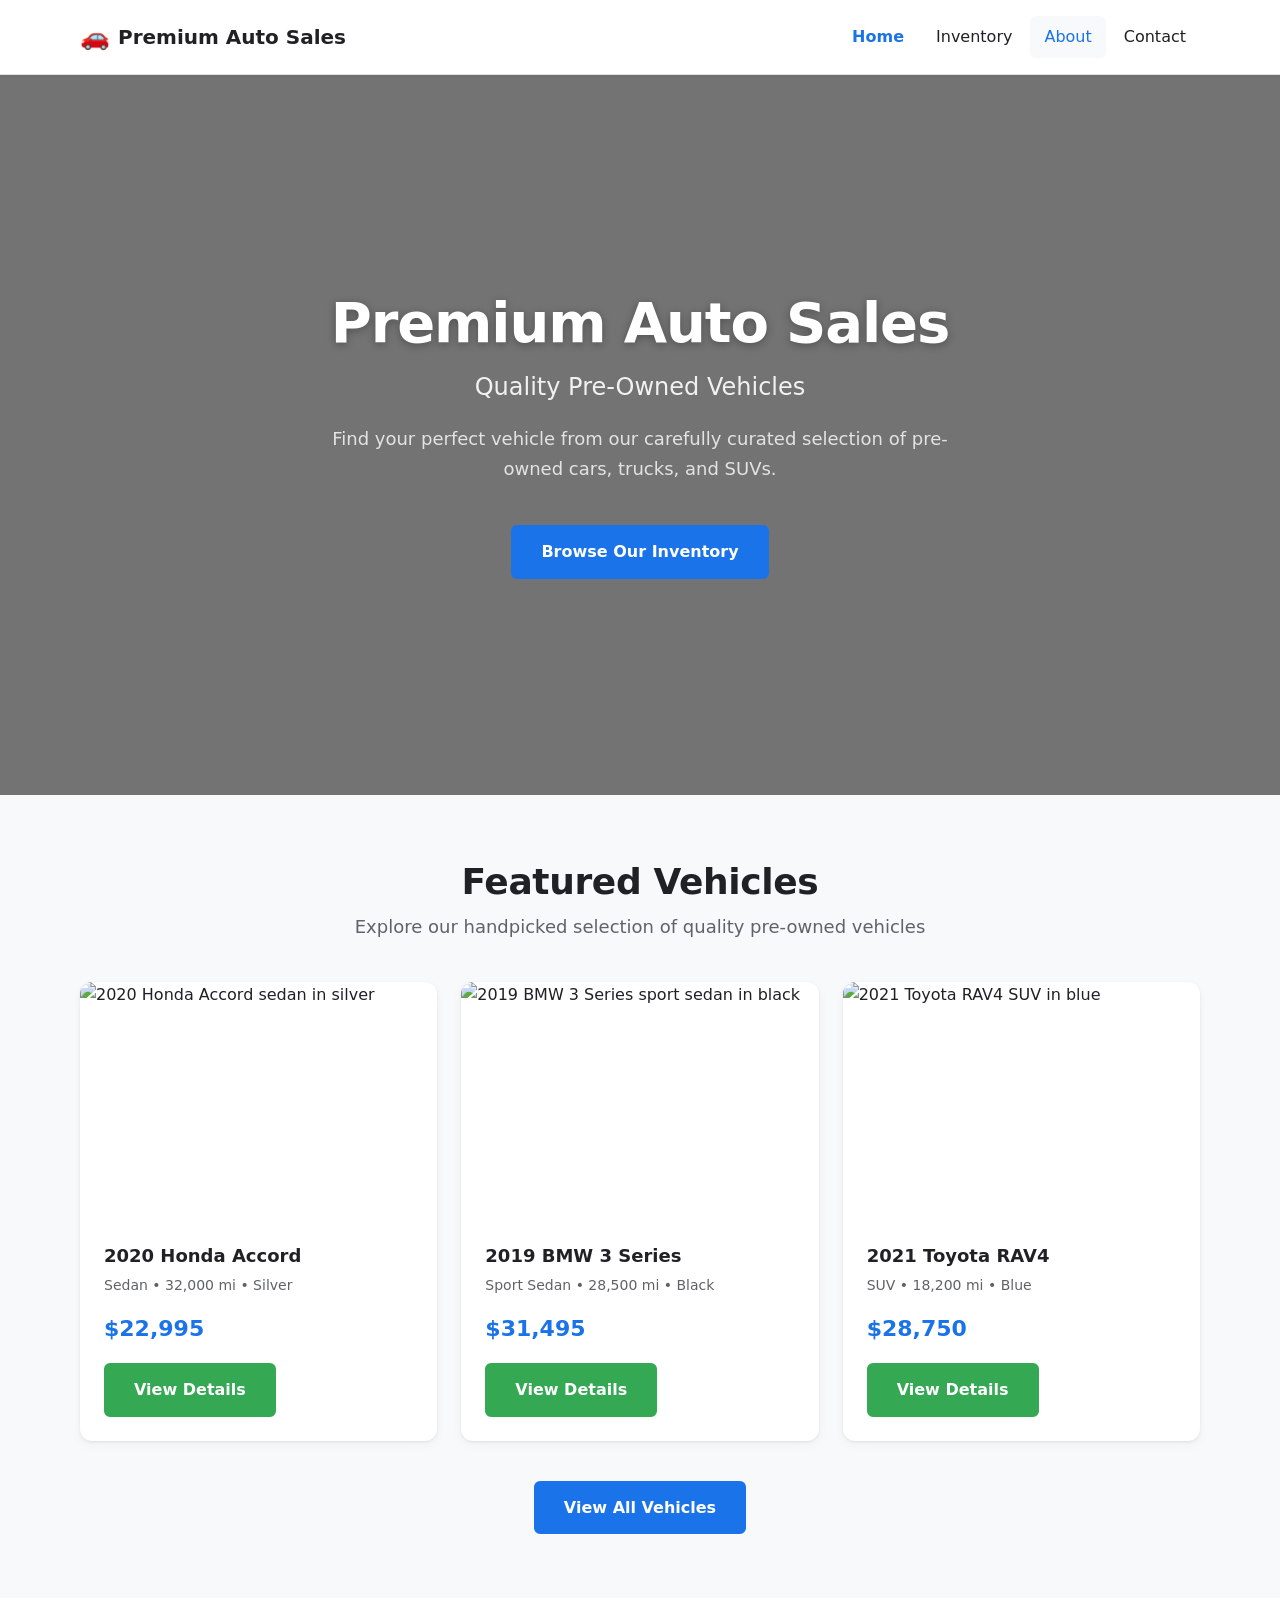
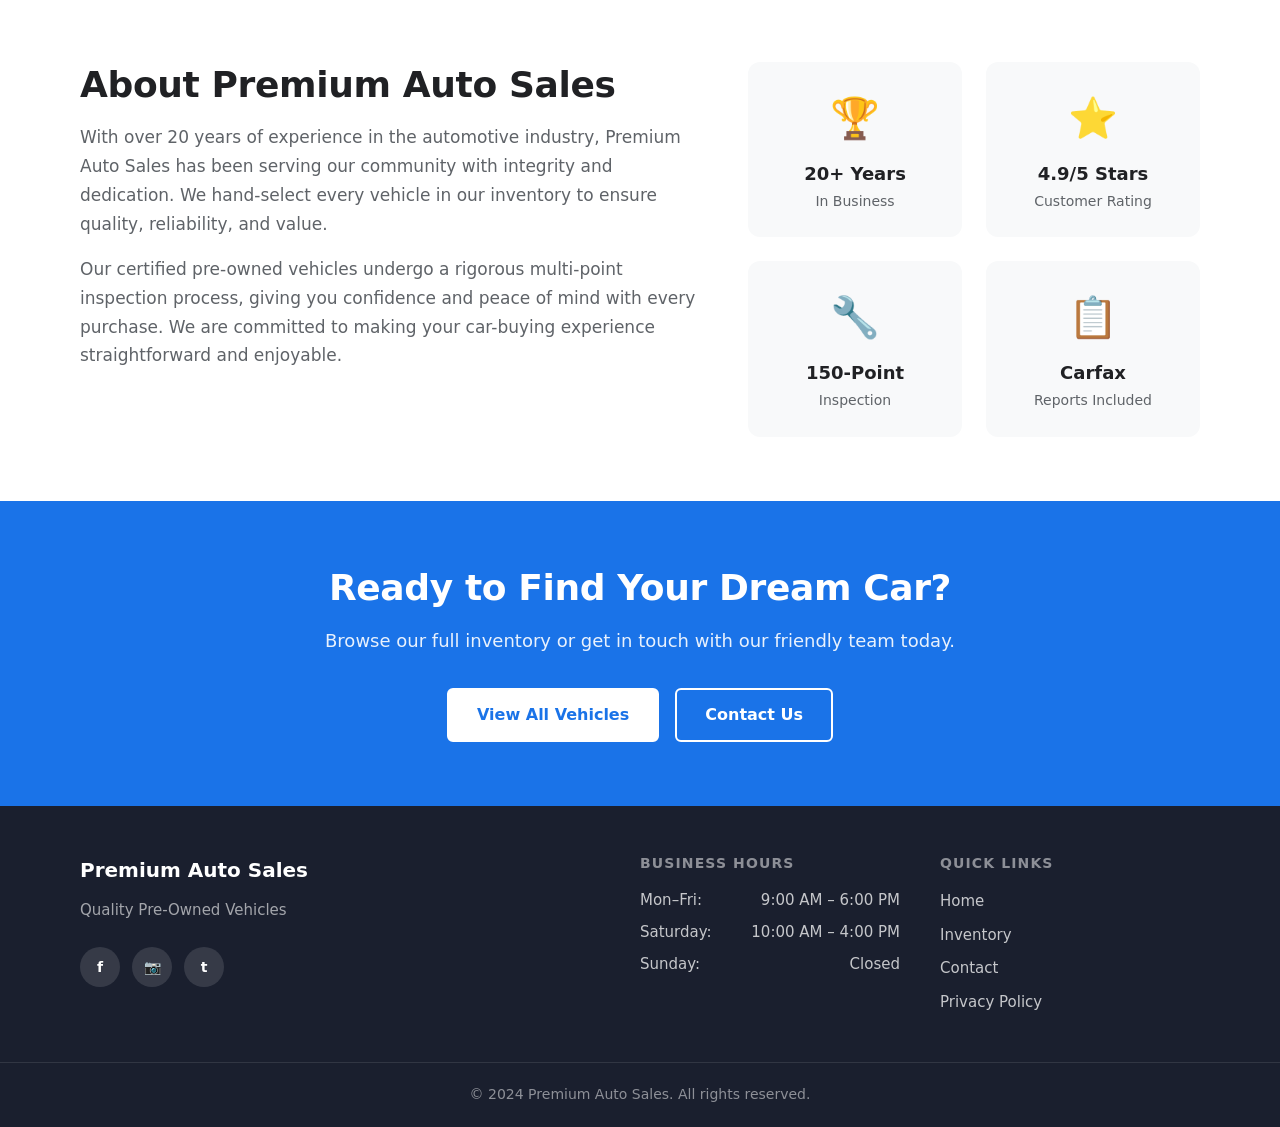
==== index.html @ 6d1df349 "feat: Create Responsive Homepage with Hero Section and Navigation Build the main landing page (index" ====
<!DOCTYPE html>
<html lang="en" dir="ltr">
<head>
  <meta charset="UTF-8">
  <meta name="viewport" content="width=device-width, initial-scale=1.0">
  <title>Premium Auto Sales | Quality Pre-Owned Vehicles</title>
  <meta name="description" content="Premium Auto Sales offers quality pre-owned vehicles. Browse our inventory of certified used cars, trucks, and SUVs with competitive pricing and financing options.">

  <!-- Open Graph -->
  <meta property="og:title" content="Premium Auto Sales | Quality Pre-Owned Vehicles">
  <meta property="og:description" content="Find your perfect pre-owned vehicle at Premium Auto Sales. Certified used cars, trucks, and SUVs with competitive pricing.">
  <meta property="og:image" content="https://images.unsplash.com/photo-1492144534655-ae79c964c9d7?w=1200&q=80">
  <meta property="og:url" content="https://premiumautosales.com/">
  <meta property="og:type" content="website">
  <meta name="twitter:card" content="summary_large_image">

  <!-- Preconnect for Unsplash images -->
  <link rel="preconnect" href="https://images.unsplash.com">

  <!-- Stylesheet -->
  <link rel="stylesheet" href="css/styles.css">

  <!-- JSON-LD Structured Data for LocalBusiness -->
  <script type="application/ld+json">
  {
    "@context": "https://schema.org",
    "@type": "AutoDealer",
    "name": "Premium Auto Sales",
    "description": "Quality pre-owned vehicles with competitive pricing and financing options.",
    "url": "https://premiumautosales.com",
    "telephone": "+1-555-123-4567",
    "address": {
      "@type": "PostalAddress",
      "streetAddress": "123 Auto Drive",
      "addressLocality": "Anytown",
      "addressRegion": "ST",
      "postalCode": "12345",
      "addressCountry": "US"
    },
    "openingHoursSpecification": [
      {
        "@type": "OpeningHoursSpecification",
        "dayOfWeek": ["Monday", "Tuesday", "Wednesday", "Thursday", "Friday"],
        "opens": "09:00",
        "closes": "18:00"
      },
      {
        "@type": "OpeningHoursSpecification",
        "dayOfWeek": ["Saturday"],
        "opens": "10:00",
        "closes": "16:00"
      }
    ]
  }
  </script>
</head>
<body>
  <!-- Skip link for accessibility -->
  <a href="#main" class="skip-link">Skip to main content</a>

  <!-- Site Header / Navigation -->
  <header class="site-header">
    <div class="container header-inner">
      <a href="/" class="logo" aria-label="Premium Auto Sales - Home">
        <span class="logo-icon" aria-hidden="true">&#x1F697;</span>
        <span class="logo-text">Premium Auto Sales</span>
      </a>

      <button
        class="hamburger"
        id="hamburger"
        aria-expanded="false"
        aria-controls="main-nav"
        aria-label="Toggle navigation menu"
      >
        <span class="hamburger-bar" aria-hidden="true"></span>
        <span class="hamburger-bar" aria-hidden="true"></span>
        <span class="hamburger-bar" aria-hidden="true"></span>
      </button>

      <nav id="main-nav" aria-label="Main navigation">
        <ul class="nav-list">
          <li><a href="/" class="nav-link" aria-current="page">Home</a></li>
          <li><a href="inventory.html" class="nav-link">Inventory</a></li>
          <li><a href="#about" class="nav-link">About</a></li>
          <li><a href="contact.html" class="nav-link">Contact</a></li>
        </ul>
      </nav>
    </div>
  </header>

  <main id="main">
    <!-- Hero Section -->
    <section class="hero" aria-labelledby="hero-heading">
      <div class="hero-content">
        <h1 id="hero-heading">Premium Auto Sales</h1>
        <p class="hero-tagline">Quality Pre-Owned Vehicles</p>
        <p class="hero-subtext">Find your perfect vehicle from our carefully curated selection of pre-owned cars, trucks, and SUVs.</p>
        <a href="#vehicles" class="btn btn-primary">Browse Our Inventory</a>
      </div>
    </section>

    <!-- Featured Vehicles Section -->
    <section id="vehicles" class="section vehicles-section" aria-labelledby="vehicles-heading">
      <div class="container">
        <h2 id="vehicles-heading">Featured Vehicles</h2>
        <p class="section-subtitle">Explore our handpicked selection of quality pre-owned vehicles</p>

        <div class="vehicles-grid">
          <!-- Vehicle Card 1 -->
          <article class="vehicle-card">
            <div class="vehicle-card-image">
              <img
                src="https://images.unsplash.com/photo-1549317661-bd32c8ce0db2?w=600&q=80"
                alt="2020 Honda Accord sedan in silver"
                width="600"
                height="400"
                loading="lazy"
                decoding="async"
              >
            </div>
            <div class="vehicle-card-content">
              <h3 class="vehicle-title">2020 Honda Accord</h3>
              <p class="vehicle-details">Sedan &bull; 32,000 mi &bull; Silver</p>
              <p class="vehicle-price">$22,995</p>
              <a href="inventory.html" class="btn btn-secondary">View Details</a>
            </div>
          </article>

          <!-- Vehicle Card 2 -->
          <article class="vehicle-card">
            <div class="vehicle-card-image">
              <img
                src="https://images.unsplash.com/photo-1583121274602-3e2820c69888?w=600&q=80"
                alt="2019 BMW 3 Series sport sedan in black"
                width="600"
                height="400"
                loading="lazy"
                decoding="async"
              >
            </div>
            <div class="vehicle-card-content">
              <h3 class="vehicle-title">2019 BMW 3 Series</h3>
              <p class="vehicle-details">Sport Sedan &bull; 28,500 mi &bull; Black</p>
              <p class="vehicle-price">$31,495</p>
              <a href="inventory.html" class="btn btn-secondary">View Details</a>
            </div>
          </article>

          <!-- Vehicle Card 3 -->
          <article class="vehicle-card">
            <div class="vehicle-card-image">
              <img
                src="https://images.unsplash.com/photo-1494976388531-d1058494cdd8?w=600&q=80"
                alt="2021 Toyota RAV4 SUV in blue"
                width="600"
                height="400"
                loading="lazy"
                decoding="async"
              >
            </div>
            <div class="vehicle-card-content">
              <h3 class="vehicle-title">2021 Toyota RAV4</h3>
              <p class="vehicle-details">SUV &bull; 18,200 mi &bull; Blue</p>
              <p class="vehicle-price">$28,750</p>
              <a href="inventory.html" class="btn btn-secondary">View Details</a>
            </div>
          </article>
        </div>

        <div class="vehicles-cta">
          <a href="inventory.html" class="btn btn-primary">View All Vehicles</a>
        </div>
      </div>
    </section>

    <!-- About Section -->
    <section id="about" class="section about-section" aria-labelledby="about-heading">
      <div class="container">
        <div class="about-content">
          <div class="about-text">
            <h2 id="about-heading">About Premium Auto Sales</h2>
            <p>With over 20 years of experience in the automotive industry, Premium Auto Sales has been serving our community with integrity and dedication. We hand-select every vehicle in our inventory to ensure quality, reliability, and value.</p>
            <p>Our certified pre-owned vehicles undergo a rigorous multi-point inspection process, giving you confidence and peace of mind with every purchase. We are committed to making your car-buying experience straightforward and enjoyable.</p>
          </div>

          <div class="trust-badges">
            <div class="trust-badge">
              <span class="trust-badge-icon" aria-hidden="true">&#x1F3C6;</span>
              <h3 class="trust-badge-title">20+ Years</h3>
              <p class="trust-badge-desc">In Business</p>
            </div>
            <div class="trust-badge">
              <span class="trust-badge-icon" aria-hidden="true">&#x2B50;</span>
              <h3 class="trust-badge-title">4.9/5 Stars</h3>
              <p class="trust-badge-desc">Customer Rating</p>
            </div>
            <div class="trust-badge">
              <span class="trust-badge-icon" aria-hidden="true">&#x1F527;</span>
              <h3 class="trust-badge-title">150-Point</h3>
              <p class="trust-badge-desc">Inspection</p>
            </div>
            <div class="trust-badge">
              <span class="trust-badge-icon" aria-hidden="true">&#x1F4CB;</span>
              <h3 class="trust-badge-title">Carfax</h3>
              <p class="trust-badge-desc">Reports Included</p>
            </div>
          </div>
        </div>
      </div>
    </section>

    <!-- CTA Section -->
    <section class="section cta-section" aria-labelledby="cta-heading">
      <div class="container">
        <h2 id="cta-heading">Ready to Find Your Dream Car?</h2>
        <p>Browse our full inventory or get in touch with our friendly team today.</p>
        <div class="cta-buttons">
          <a href="inventory.html" class="btn btn-primary">View All Vehicles</a>
          <a href="contact.html" class="btn btn-secondary btn-outline">Contact Us</a>
        </div>
      </div>
    </section>
  </main>

  <!-- Site Footer -->
  <footer class="site-footer">
    <div class="container footer-inner">
      <div class="footer-col footer-brand">
        <a href="/" class="footer-logo" aria-label="Premium Auto Sales - Home">Premium Auto Sales</a>
        <p class="footer-tagline">Quality Pre-Owned Vehicles</p>
        <div class="social-links" aria-label="Social media links">
          <a href="#" class="social-link" aria-label="Follow us on Facebook" rel="noopener noreferrer">
            <span aria-hidden="true">f</span>
          </a>
          <a href="#" class="social-link" aria-label="Follow us on Instagram" rel="noopener noreferrer">
            <span aria-hidden="true">&#x1F4F7;</span>
          </a>
          <a href="#" class="social-link" aria-label="Follow us on Twitter" rel="noopener noreferrer">
            <span aria-hidden="true">t</span>
          </a>
        </div>
      </div>

      <div class="footer-col footer-hours">
        <h3 class="footer-heading">Business Hours</h3>
        <ul class="hours-list">
          <li><span>Mon&ndash;Fri:</span> <time>9:00 AM &ndash; 6:00 PM</time></li>
          <li><span>Saturday:</span> <time>10:00 AM &ndash; 4:00 PM</time></li>
          <li><span>Sunday:</span> <time>Closed</time></li>
        </ul>
      </div>

      <div class="footer-col footer-links">
        <h3 class="footer-heading">Quick Links</h3>
        <nav aria-label="Footer navigation">
          <ul class="footer-nav-list">
            <li><a href="/">Home</a></li>
            <li><a href="inventory.html">Inventory</a></li>
            <li><a href="contact.html">Contact</a></li>
            <li><a href="privacy.html">Privacy Policy</a></li>
          </ul>
        </nav>
      </div>
    </div>

    <div class="footer-bottom">
      <div class="container">
        <p>&copy; <time datetime="2024">2024</time> Premium Auto Sales. All rights reserved.</p>
      </div>
    </div>
  </footer>
  <!-- Main JavaScript (deferred for non-blocking load) -->
  <script src="js/main.js" defer></script>
</body>
</html>
---- css/styles.css ----
/* ============================================
   Premium Auto Sales - Main Stylesheet
   Mobile-first responsive design
   ============================================ */

/* CSS Custom Properties */
:root {
  --primary-color: #1a73e8;
  --primary-dark: #1557b0;
  --secondary-color: #34a853;
  --secondary-dark: #2d8f46;
  --text-dark: #202124;
  --text-light: #5f6368;
  --bg-light: #f8f9fa;
  --bg-white: #ffffff;
  --border-color: #e0e0e0;
  --shadow-sm: 0 1px 3px rgba(0, 0, 0, 0.08), 0 4px 12px rgba(0, 0, 0, 0.04);
  --shadow-md: 0 4px 16px rgba(0, 0, 0, 0.12);
  --spacing-unit: 8px;
  --radius-sm: 6px;
  --radius-md: 12px;
  --radius-lg: 16px;
  --transition: 0.2s ease;
  --font-family: system-ui, -apple-system, 'Segoe UI', Roboto, 'Helvetica Neue', Arial, sans-serif;
  --max-width: 72rem;
}

/* ============================================
   Reset / Normalize
   ============================================ */
*,
*::before,
*::after {
  box-sizing: border-box;
  margin: 0;
  padding: 0;
}

html {
  scroll-behavior: smooth;
  font-size: 100%;
}

body {
  font-family: var(--font-family);
  color: var(--text-dark);
  background-color: var(--bg-white);
  line-height: 1.6;
  -webkit-font-smoothing: antialiased;
  -moz-osx-font-smoothing: grayscale;
}

img {
  max-width: 100%;
  height: auto;
  display: block;
}

a {
  color: inherit;
  text-decoration: none;
}

ul {
  list-style: none;
}

button {
  cursor: pointer;
  border: none;
  background: none;
  font-family: inherit;
}

/* ============================================
   Accessibility
   ============================================ */

/* Skip link */
.skip-link {
  position: absolute;
  top: -100%;
  left: 0.5rem;
  padding: 0.5rem 1rem;
  background: var(--primary-color);
  color: #fff;
  border-radius: var(--radius-sm);
  font-weight: 600;
  z-index: 1000;
  text-decoration: none;
  transition: top var(--transition);
}

.skip-link:focus {
  top: 0.5rem;
}

/* Screen reader only */
.sr-only {
  position: absolute;
  width: 1px;
  height: 1px;
  padding: 0;
  margin: -1px;
  overflow: hidden;
  clip: rect(0, 0, 0, 0);
  white-space: nowrap;
  border-width: 0;
}

/* Focus states */
:focus-visible {
  outline: 2px solid var(--primary-color);
  outline-offset: 3px;
}

/* ============================================
   Utility Classes
   ============================================ */

.container {
  width: 100%;
  max-width: var(--max-width);
  margin-inline: auto;
  padding-inline: 1rem;
}

.section {
  padding-block: 4rem;
}

.section-subtitle {
  color: var(--text-light);
  font-size: clamp(1rem, 2vw, 1.125rem);
  margin-block-start: 0.5rem;
  margin-block-end: 2.5rem;
}

/* Buttons */
.btn {
  display: inline-flex;
  align-items: center;
  justify-content: center;
  padding: 0.75rem 1.75rem;
  border-radius: var(--radius-sm);
  font-size: 1rem;
  font-weight: 600;
  text-decoration: none;
  transition: all var(--transition);
  min-height: 44px;
  cursor: pointer;
}

.btn-primary {
  background-color: var(--primary-color);
  color: #fff;
  border: 2px solid var(--primary-color);
}

.btn-primary:hover,
.btn-primary:focus-visible {
  background-color: var(--primary-dark);
  border-color: var(--primary-dark);
  transform: translateY(-1px);
  box-shadow: var(--shadow-md);
}

.btn-secondary {
  background-color: var(--secondary-color);
  color: #fff;
  border: 2px solid var(--secondary-color);
}

.btn-secondary:hover,
.btn-secondary:focus-visible {
  background-color: var(--secondary-dark);
  border-color: var(--secondary-dark);
  transform: translateY(-1px);
  box-shadow: var(--shadow-md);
}

.btn-outline {
  background-color: transparent;
  color: #fff;
  border: 2px solid #fff;
}

.btn-outline:hover,
.btn-outline:focus-visible {
  background-color: #fff;
  color: var(--text-dark);
  transform: translateY(-1px);
}

/* ============================================
   Typography Scale
   ============================================ */

h1 {
  font-size: clamp(2rem, 5vw + 1rem, 3.5rem);
  font-weight: 800;
  line-height: 1.15;
  letter-spacing: -0.02em;
}

h2 {
  font-size: clamp(1.5rem, 3vw + 0.5rem, 2.25rem);
  font-weight: 700;
  line-height: 1.25;
  letter-spacing: -0.01em;
  margin-block-end: 0.5rem;
}

h3 {
  font-size: 1.25rem;
  font-weight: 600;
  line-height: 1.3;
}

p {
  font-size: clamp(1rem, 1.5vw, 1.0625rem);
  line-height: 1.7;
  color: var(--text-light);
}

/* ============================================
   Navigation / Header
   ============================================ */

.site-header {
  position: sticky;
  top: 0;
  z-index: 100;
  background-color: var(--bg-white);
  border-bottom: 1px solid var(--border-color);
  box-shadow: 0 1px 4px rgba(0, 0, 0, 0.06);
  transition: box-shadow var(--transition);
}

.site-header.scrolled {
  box-shadow: var(--shadow-md);
}

.header-inner {
  display: flex;
  align-items: center;
  justify-content: space-between;
  padding-block: 1rem;
  gap: 1rem;
}

/* Logo */
.logo {
  display: flex;
  align-items: center;
  gap: 0.5rem;
  font-size: 1.25rem;
  font-weight: 800;
  color: var(--text-dark);
  text-decoration: none;
  white-space: nowrap;
}

.logo-icon {
  font-size: 1.5rem;
}

/* Hamburger */
.hamburger {
  display: flex;
  flex-direction: column;
  justify-content: center;
  align-items: center;
  gap: 5px;
  width: 44px;
  height: 44px;
  padding: 0.5rem;
  border-radius: var(--radius-sm);
  transition: background-color var(--transition);
}

.hamburger:hover {
  background-color: var(--bg-light);
}

.hamburger-bar {
  display: block;
  width: 22px;
  height: 2px;
  background-color: var(--text-dark);
  border-radius: 2px;
  transition: transform var(--transition), opacity var(--transition);
}

/* Hamburger open state */
.hamburger[aria-expanded="true"] .hamburger-bar:nth-child(1) {
  transform: translateY(7px) rotate(45deg);
}

.hamburger[aria-expanded="true"] .hamburger-bar:nth-child(2) {
  opacity: 0;
  transform: scaleX(0);
}

.hamburger[aria-expanded="true"] .hamburger-bar:nth-child(3) {
  transform: translateY(-7px) rotate(-45deg);
}

/* Navigation — mobile (hidden by default) */
#main-nav {
  display: none;
  position: absolute;
  top: 100%;
  left: 0;
  right: 0;
  background-color: var(--bg-white);
  border-top: 1px solid var(--border-color);
  padding: 1rem;
  box-shadow: var(--shadow-md);
}

#main-nav.nav-open {
  display: block;
}

.nav-list {
  display: flex;
  flex-direction: column;
  gap: 0.25rem;
}

.nav-link {
  display: block;
  padding: 0.75rem 1rem;
  border-radius: var(--radius-sm);
  font-weight: 500;
  color: var(--text-dark);
  transition: background-color var(--transition), color var(--transition);
}

.nav-link:hover,
.nav-link.active {
  background-color: var(--bg-light);
  color: var(--primary-color);
}

.nav-link[aria-current="page"] {
  color: var(--primary-color);
  font-weight: 600;
}

/* Desktop nav */
@media (min-width: 768px) {
  .hamburger {
    display: none;
  }

  #main-nav {
    display: block;
    position: static;
    border: none;
    padding: 0;
    box-shadow: none;
    background: transparent;
  }

  .nav-list {
    flex-direction: row;
    gap: 0.25rem;
  }

  .nav-link {
    padding: 0.5rem 0.875rem;
  }
}

/* ============================================
   Hero Section
   ============================================ */

.hero {
  position: relative;
  display: flex;
  align-items: center;
  justify-content: center;
  min-height: 80vh;
  padding-block: clamp(4rem, 10vw, 8rem);
  text-align: center;
  color: #fff;
  background-image:
    linear-gradient(rgba(0, 0, 0, 0.55), rgba(0, 0, 0, 0.55)),
    url('https://images.unsplash.com/photo-1492144534655-ae79c964c9d7?w=1920&q=80');
  background-size: cover;
  background-position: center;
  background-attachment: local;
  overflow: hidden;
}

.hero-content {
  position: relative;
  z-index: 1;
  max-width: 56rem;
  padding-inline: 1.5rem;
}

.hero h1 {
  color: #fff;
  margin-block-end: 0.75rem;
  text-shadow: 0 2px 8px rgba(0, 0, 0, 0.3);
}

.hero-tagline {
  font-size: clamp(1.125rem, 2vw + 0.5rem, 1.5rem);
  color: rgba(255, 255, 255, 0.9);
  font-weight: 500;
  margin-block-end: 1rem;
}

.hero-subtext {
  font-size: clamp(1rem, 1.5vw, 1.125rem);
  color: rgba(255, 255, 255, 0.8);
  max-width: 42rem;
  margin-inline: auto;
  margin-block-end: 2.5rem;
}

/* ============================================
   Featured Vehicles Section
   ============================================ */

.vehicles-section {
  background-color: var(--bg-light);
}

.vehicles-section h2 {
  text-align: center;
}

.vehicles-section .section-subtitle {
  text-align: center;
}

/* Vehicle card grid — mobile-first */
.vehicles-grid {
  display: grid;
  grid-template-columns: 1fr;
  gap: 1.5rem;
}

@media (min-width: 640px) {
  .vehicles-grid {
    grid-template-columns: repeat(2, 1fr);
  }
}

@media (min-width: 1024px) {
  .vehicles-grid {
    grid-template-columns: repeat(3, 1fr);
  }
}

/* Vehicle Card */
.vehicle-card {
  background-color: var(--bg-white);
  border-radius: var(--radius-md);
  overflow: hidden;
  box-shadow: var(--shadow-sm);
  transition: transform var(--transition), box-shadow var(--transition);
}

.vehicle-card:hover {
  transform: translateY(-4px);
  box-shadow: var(--shadow-md);
}

.vehicle-card-image {
  aspect-ratio: 3 / 2;
  overflow: hidden;
}

.vehicle-card-image img {
  width: 100%;
  height: 100%;
  object-fit: cover;
  transition: transform 0.4s ease;
}

.vehicle-card:hover .vehicle-card-image img {
  transform: scale(1.04);
}

.vehicle-card-content {
  padding: 1.5rem;
}

.vehicle-title {
  font-size: 1.125rem;
  font-weight: 600;
  color: var(--text-dark);
  margin-block-end: 0.375rem;
}

.vehicle-details {
  font-size: 0.875rem;
  color: var(--text-light);
  margin-block-end: 0.75rem;
}

.vehicle-price {
  font-size: 1.375rem;
  font-weight: 700;
  color: var(--primary-color);
  margin-block-end: 1rem;
}

.vehicles-cta {
  text-align: center;
  margin-block-start: 2.5rem;
}

/* ============================================
   About Section
   ============================================ */

.about-section {
  background-color: var(--bg-white);
}

.about-content {
  display: flex;
  flex-direction: column;
  gap: 3rem;
}

.about-text h2 {
  margin-block-end: 1rem;
}

.about-text p {
  max-width: 65ch;
  margin-block-end: 1rem;
}

.about-text p:last-child {
  margin-block-end: 0;
}

/* Trust badges grid */
.trust-badges {
  display: grid;
  grid-template-columns: repeat(2, 1fr);
  gap: 1.5rem;
}

.trust-badge {
  text-align: center;
  padding: 1.5rem;
  background-color: var(--bg-light);
  border-radius: var(--radius-md);
}

.trust-badge-icon {
  display: block;
  font-size: 2.5rem;
  margin-block-end: 0.75rem;
}

.trust-badge-title {
  font-size: 1.125rem;
  font-weight: 700;
  color: var(--text-dark);
  margin-block-end: 0.25rem;
}

.trust-badge-desc {
  font-size: 0.875rem;
  color: var(--text-light);
  margin: 0;
}

@media (min-width: 1024px) {
  .about-content {
    flex-direction: row;
    align-items: flex-start;
  }

  .about-text {
    flex: 1 1 55%;
  }

  .trust-badges {
    flex: 1 1 40%;
  }
}

/* ============================================
   CTA Section
   ============================================ */

.cta-section {
  background-color: var(--primary-color);
  text-align: center;
  color: #fff;
}

.cta-section h2 {
  color: #fff;
  margin-block-end: 1rem;
}

.cta-section > .container > p {
  color: rgba(255, 255, 255, 0.9);
  font-size: clamp(1rem, 1.5vw, 1.125rem);
  margin-block-end: 2rem;
}

.cta-buttons {
  display: flex;
  flex-wrap: wrap;
  gap: 1rem;
  justify-content: center;
}

.cta-section .btn-primary {
  background-color: #fff;
  color: var(--primary-color);
  border-color: #fff;
}

.cta-section .btn-primary:hover,
.cta-section .btn-primary:focus-visible {
  background-color: rgba(255, 255, 255, 0.9);
  transform: translateY(-1px);
}

/* ============================================
   Footer
   ============================================ */

.site-footer {
  background-color: #1a1f2e;
  color: rgba(255, 255, 255, 0.85);
}

.footer-inner {
  display: grid;
  grid-template-columns: 1fr;
  gap: 2.5rem;
  padding-block: 3rem;
}

@media (min-width: 640px) {
  .footer-inner {
    grid-template-columns: repeat(2, 1fr);
  }
}

@media (min-width: 1024px) {
  .footer-inner {
    grid-template-columns: 2fr 1fr 1fr;
  }
}

.footer-logo {
  display: inline-block;
  font-size: 1.25rem;
  font-weight: 800;
  color: #fff;
  text-decoration: none;
  margin-block-end: 0.75rem;
}

.footer-tagline {
  color: rgba(255, 255, 255, 0.6);
  font-size: 0.9375rem;
  margin-block-end: 1.5rem;
}

.social-links {
  display: flex;
  gap: 0.75rem;
}

.social-link {
  display: flex;
  align-items: center;
  justify-content: center;
  width: 40px;
  height: 40px;
  border-radius: 50%;
  background-color: rgba(255, 255, 255, 0.12);
  color: #fff;
  font-weight: 700;
  text-decoration: none;
  font-size: 0.875rem;
  transition: background-color var(--transition), transform var(--transition);
}

.social-link:hover,
.social-link:focus-visible {
  background-color: var(--primary-color);
  transform: translateY(-2px);
}

.footer-heading {
  font-size: 0.875rem;
  font-weight: 600;
  text-transform: uppercase;
  letter-spacing: 0.08em;
  color: rgba(255, 255, 255, 0.5);
  margin-block-end: 1rem;
}

.hours-list {
  display: flex;
  flex-direction: column;
  gap: 0.5rem;
}

.hours-list li {
  display: flex;
  justify-content: space-between;
  gap: 1rem;
  font-size: 0.9375rem;
  color: rgba(255, 255, 255, 0.75);
}

.hours-list span {
  font-weight: 500;
}

.footer-nav-list {
  display: flex;
  flex-direction: column;
  gap: 0.5rem;
}

.footer-nav-list a {
  font-size: 0.9375rem;
  color: rgba(255, 255, 255, 0.75);
  text-decoration: none;
  transition: color var(--transition);
}

.footer-nav-list a:hover,
.footer-nav-list a:focus-visible {
  color: #fff;
}

.footer-bottom {
  border-top: 1px solid rgba(255, 255, 255, 0.1);
  padding-block: 1.25rem;
}

.footer-bottom p {
  font-size: 0.875rem;
  color: rgba(255, 255, 255, 0.5);
  text-align: center;
  margin: 0;
}

/* ============================================
   Lazy loading support
   ============================================ */

img[loading="lazy"] {
  opacity: 1;
}

/* ============================================
   Print Styles
   ============================================ */

@media print {
  .site-header,
  .hamburger,
  .hero,
  .cta-section,
  .social-links,
  .btn {
    display: none !important;
  }

  * {
    background: transparent !important;
    color: #000 !important;
    box-shadow: none !important;
    text-shadow: none !important;
  }

  a[href^="http"]::after {
    content: " (" attr(href) ")";
    font-size: 0.8em;
  }

  h1,
  h2,
  h3 {
    page-break-after: avoid;
  }

  @page {
    margin: 2cm;
    size: A4;
  }
}

/* ============================================
   Reduced motion
   ============================================ */

@media (prefers-reduced-motion: reduce) {
  *,
  *::before,
  *::after {
    animation-duration: 0.01ms !important;
    animation-iteration-count: 1 !important;
    transition-duration: 0.01ms !important;
    scroll-behavior: auto !important;
  }
}
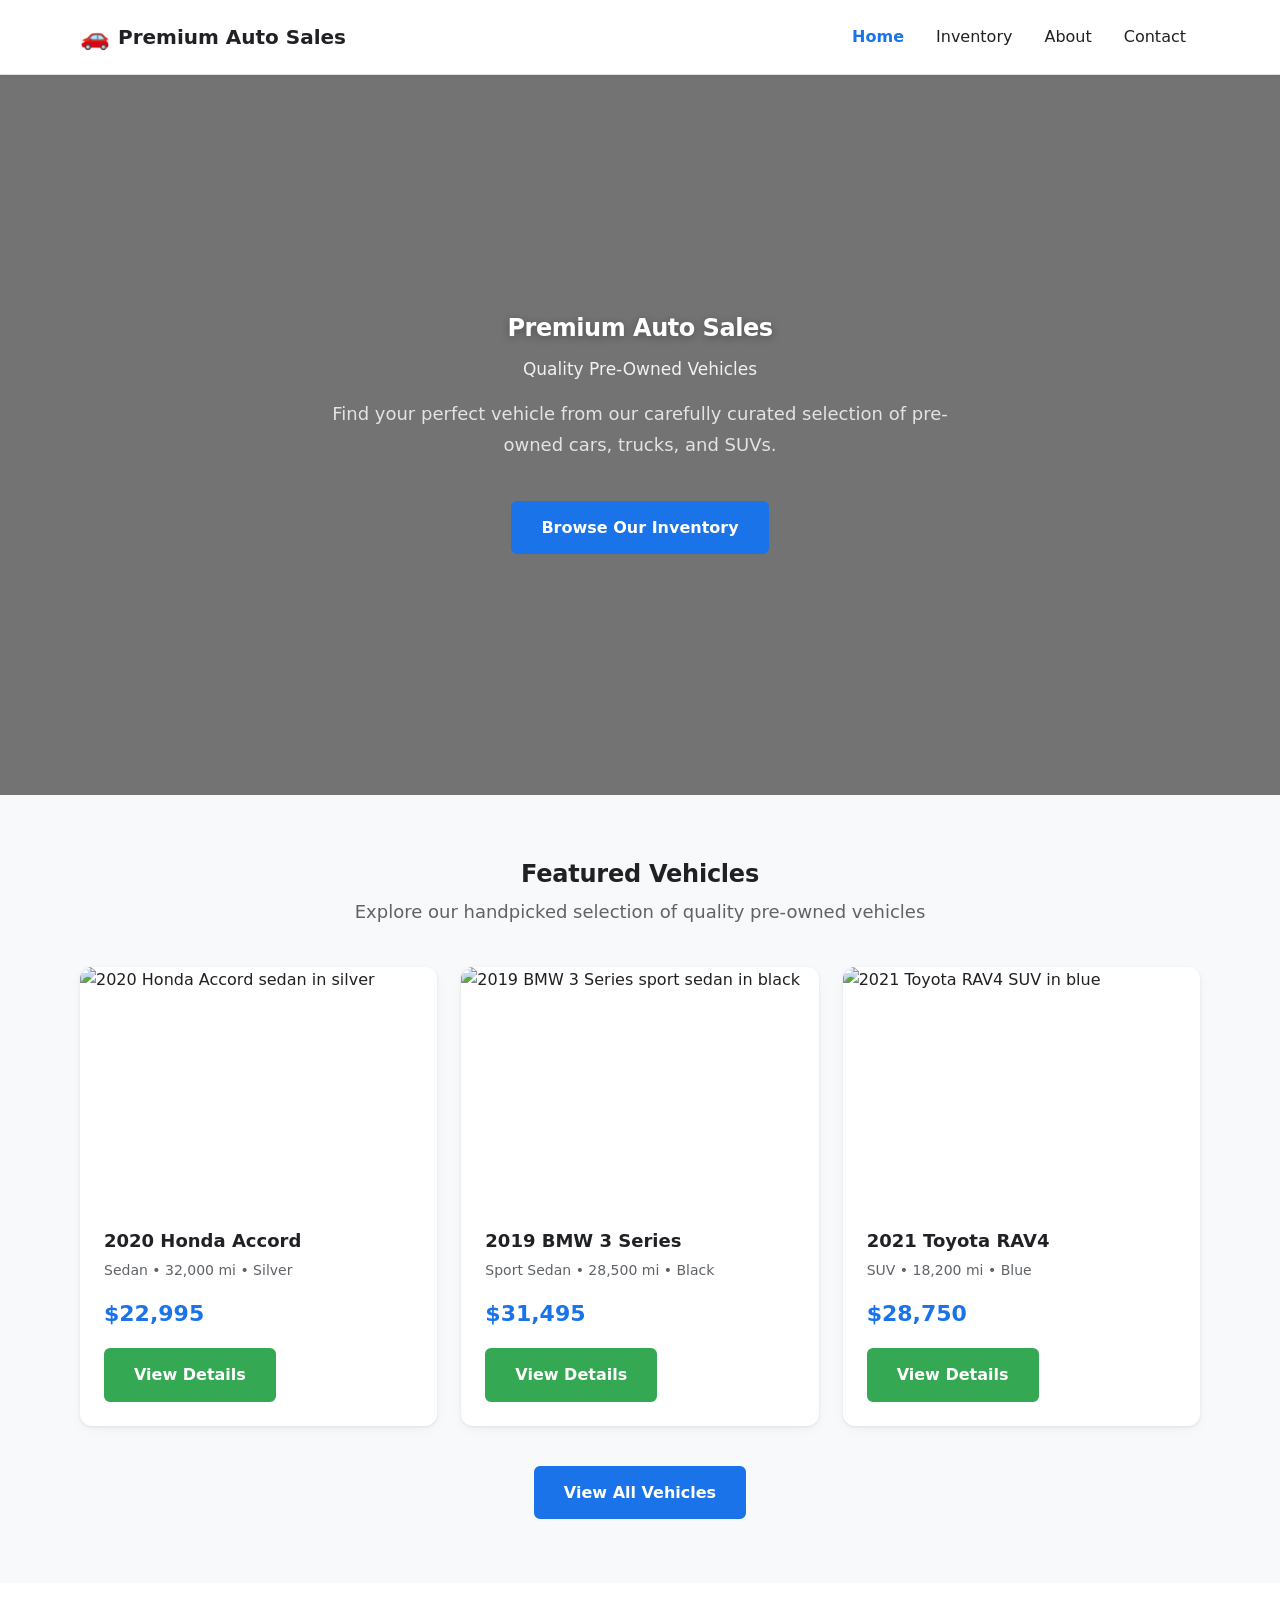
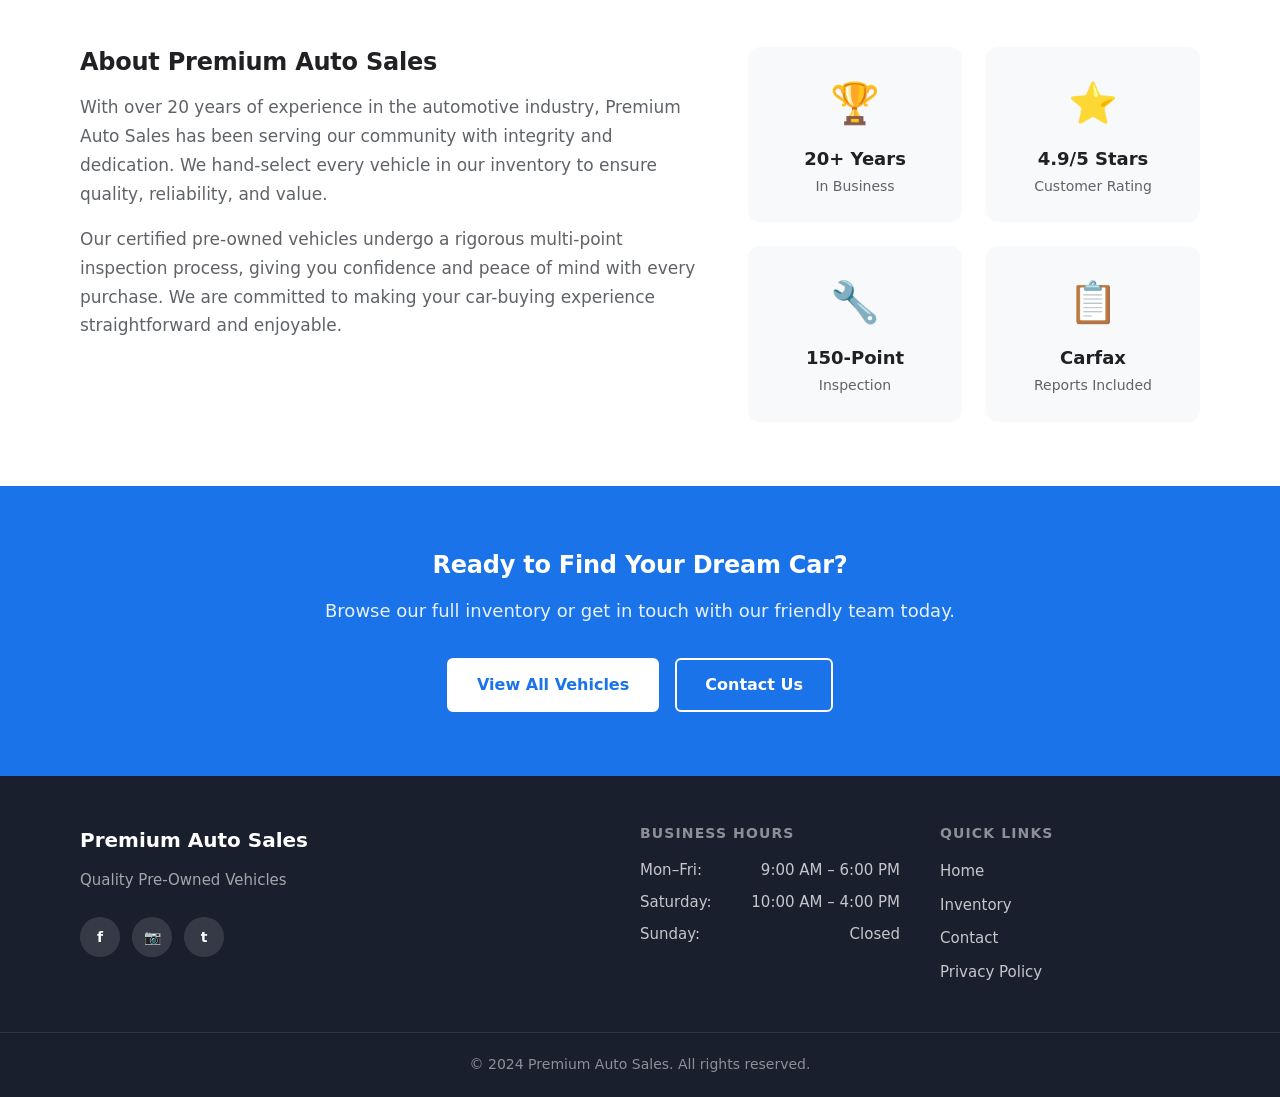
==== commit dbab63ca: "feat: Optimize Performance with Image Compression and Lazy Loading Implement comprehensive performan" ====
--- a/index.html
+++ b/index.html
@@ -18,7 +18,7 @@
   <link rel="preconnect" href="https://images.unsplash.com">
 
   <!-- Stylesheet -->
-  <link rel="stylesheet" href="css/styles.css">
+  <link rel="stylesheet" href="css/styles.min.css">
 
   <!-- JSON-LD Structured Data for LocalBusiness -->
   <script type="application/ld+json">
@@ -271,6 +271,6 @@
     </div>
   </footer>
   <!-- Main JavaScript (deferred for non-blocking load) -->
-  <script src="js/main.js" defer></script>
+  <script src="js/main.min.js" defer></script>
 </body>
 </html>
--- a/css/styles.min.css
+++ b/css/styles.min.css
@@ -0,0 +1 @@
+:root{--primary-color:#1a73e8;--primary-dark:#1557b0;--secondary-color:#34a853;--secondary-dark:#2d8f46;--text-dark:#202124;--text-light:#5f6368;--bg-light:#f8f9fa;--bg-white:#ffffff;--border-color:#e0e0e0;--shadow-sm:0 1px 3px rgba(0,0,0,0.08),0 4px 12px rgba(0,0,0,0.04);--shadow-md:0 4px 16px rgba(0,0,0,0.12);--spacing-unit:8px;--radius-sm:6px;--radius-md:12px;--radius-lg:16px;--transition:0.2s ease;--font-family:system-ui,-apple-system,'Segoe UI',Roboto,'Helvetica Neue',Arial,sans-serif;--max-width:72rem}*,*::before,*::after{box-sizing:border-box;margin:0;padding:0}html{scroll-behavior:smooth;font-size:100%}body{font-family:var(--font-family);color:var(--text-dark);background-color:var(--bg-white);line-height:1.6;-webkit-font-smoothing:antialiased;-moz-osx-font-smoothing:grayscale}img{max-width:100%;height:auto;display:block}a{color:inherit;text-decoration:none}ul{list-style:none}button{cursor:pointer;border:none;background:none;font-family:inherit}.skip-link{position:absolute;top:-100%;left:0.5rem;padding:0.5rem 1rem;background:var(--primary-color);color:#fff;border-radius:var(--radius-sm);font-weight:600;z-index:1000;text-decoration:none;transition:top var(--transition)}.skip-link:focus{top:0.5rem}.sr-only{position:absolute;width:1px;height:1px;padding:0;margin:-1px;overflow:hidden;clip:rect(0,0,0,0);white-space:nowrap;border-width:0}:focus-visible{outline:2px solid var(--primary-color);outline-offset:3px}.container{width:100%;max-width:var(--max-width);margin-inline:auto;padding-inline:1rem}.section{padding-block:4rem}.section-subtitle{color:var(--text-light);font-size:clamp(1rem,2vw,1.125rem);margin-block-start:0.5rem;margin-block-end:2.5rem}.btn{display:inline-flex;align-items:center;justify-content:center;padding:0.75rem 1.75rem;border-radius:var(--radius-sm);font-size:1rem;font-weight:600;text-decoration:none;transition:all var(--transition);min-height:44px;cursor:pointer}.btn-primary{background-color:var(--primary-color);color:#fff;border:2px solid var(--primary-color)}.btn-primary:hover,.btn-primary:focus-visible{background-color:var(--primary-dark);border-color:var(--primary-dark);transform:translateY(-1px);box-shadow:var(--shadow-md)}.btn-secondary{background-color:var(--secondary-color);color:#fff;border:2px solid var(--secondary-color)}.btn-secondary:hover,.btn-secondary:focus-visible{background-color:var(--secondary-dark);border-color:var(--secondary-dark);transform:translateY(-1px);box-shadow:var(--shadow-md)}.btn-outline{background-color:transparent;color:#fff;border:2px solid #fff}.btn-outline:hover,.btn-outline:focus-visible{background-color:#fff;color:var(--text-dark);transform:translateY(-1px)}h1{font-size:clamp(2rem,5vw+1rem,3.5rem);font-weight:800;line-height:1.15;letter-spacing:-0.02em}h2{font-size:clamp(1.5rem,3vw+0.5rem,2.25rem);font-weight:700;line-height:1.25;letter-spacing:-0.01em;margin-block-end:0.5rem}h3{font-size:1.25rem;font-weight:600;line-height:1.3}p{font-size:clamp(1rem,1.5vw,1.0625rem);line-height:1.7;color:var(--text-light)}.site-header{position:sticky;top:0;z-index:100;background-color:var(--bg-white);border-bottom:1px solid var(--border-color);box-shadow:0 1px 4px rgba(0,0,0,0.06);transition:box-shadow var(--transition)}.site-header.scrolled{box-shadow:var(--shadow-md)}.header-inner{display:flex;align-items:center;justify-content:space-between;padding-block:1rem;gap:1rem}.logo{display:flex;align-items:center;gap:0.5rem;font-size:1.25rem;font-weight:800;color:var(--text-dark);text-decoration:none;white-space:nowrap}.logo-icon{font-size:1.5rem}.hamburger{display:flex;flex-direction:column;justify-content:center;align-items:center;gap:5px;width:44px;height:44px;padding:0.5rem;border-radius:var(--radius-sm);transition:background-color var(--transition)}.hamburger:hover{background-color:var(--bg-light)}.hamburger-bar{display:block;width:22px;height:2px;background-color:var(--text-dark);border-radius:2px;transition:transform var(--transition),opacity var(--transition)}.hamburger[aria-expanded="true"] .hamburger-bar:nth-child(1){transform:translateY(7px) rotate(45deg)}.hamburger[aria-expanded="true"] .hamburger-bar:nth-child(2){opacity:0;transform:scaleX(0)}.hamburger[aria-expanded="true"] .hamburger-bar:nth-child(3){transform:translateY(-7px) rotate(-45deg)}#main-nav{display:none;position:absolute;top:100%;left:0;right:0;background-color:var(--bg-white);border-top:1px solid var(--border-color);padding:1rem;box-shadow:var(--shadow-md)}#main-nav.nav-open{display:block}.nav-list{display:flex;flex-direction:column;gap:0.25rem}.nav-link{display:block;padding:0.75rem 1rem;border-radius:var(--radius-sm);font-weight:500;color:var(--text-dark);transition:background-color var(--transition),color var(--transition)}.nav-link:hover,.nav-link.active{background-color:var(--bg-light);color:var(--primary-color)}.nav-link[aria-current="page"]{color:var(--primary-color);font-weight:600}@media (min-width:768px){.hamburger{display:none}#main-nav{display:block;position:static;border:none;padding:0;box-shadow:none;background:transparent}.nav-list{flex-direction:row;gap:0.25rem}.nav-link{padding:0.5rem 0.875rem}}.hero{position:relative;display:flex;align-items:center;justify-content:center;min-height:80vh;padding-block:clamp(4rem,10vw,8rem);text-align:center;color:#fff;background-image:linear-gradient(rgba(0,0,0,0.55),rgba(0,0,0,0.55)),url('https://images.unsplash.com/photo-1492144534655-ae79c964c9d7?w=1920&q=80');background-size:cover;background-position:center;background-attachment:local;overflow:hidden}.hero-content{position:relative;z-index:1;max-width:56rem;padding-inline:1.5rem}.hero h1{color:#fff;margin-block-end:0.75rem;text-shadow:0 2px 8px rgba(0,0,0,0.3)}.hero-tagline{font-size:clamp(1.125rem,2vw+0.5rem,1.5rem);color:rgba(255,255,255,0.9);font-weight:500;margin-block-end:1rem}.hero-subtext{font-size:clamp(1rem,1.5vw,1.125rem);color:rgba(255,255,255,0.8);max-width:42rem;margin-inline:auto;margin-block-end:2.5rem}.vehicles-section{background-color:var(--bg-light)}.vehicles-section h2{text-align:center}.vehicles-section .section-subtitle{text-align:center}.vehicles-grid{display:grid;grid-template-columns:1fr;gap:1.5rem}@media (min-width:640px){.vehicles-grid{grid-template-columns:repeat(2,1fr)}}@media (min-width:1024px){.vehicles-grid{grid-template-columns:repeat(3,1fr)}}.vehicle-card{background-color:var(--bg-white);border-radius:var(--radius-md);overflow:hidden;box-shadow:var(--shadow-sm);transition:transform var(--transition),box-shadow var(--transition)}.vehicle-card:hover{transform:translateY(-4px);box-shadow:var(--shadow-md)}.vehicle-card-image{aspect-ratio:3 / 2;overflow:hidden}.vehicle-card-image img{width:100%;height:100%;object-fit:cover;transition:transform 0.4s ease}.vehicle-card:hover .vehicle-card-image img{transform:scale(1.04)}.vehicle-card-content{padding:1.5rem}.vehicle-title{font-size:1.125rem;font-weight:600;color:var(--text-dark);margin-block-end:0.375rem}.vehicle-details{font-size:0.875rem;color:var(--text-light);margin-block-end:0.75rem}.vehicle-price{font-size:1.375rem;font-weight:700;color:var(--primary-color);margin-block-end:1rem}.vehicles-cta{text-align:center;margin-block-start:2.5rem}.about-section{background-color:var(--bg-white)}.about-content{display:flex;flex-direction:column;gap:3rem}.about-text h2{margin-block-end:1rem}.about-text p{max-width:65ch;margin-block-end:1rem}.about-text p:last-child{margin-block-end:0}.trust-badges{display:grid;grid-template-columns:repeat(2,1fr);gap:1.5rem}.trust-badge{text-align:center;padding:1.5rem;background-color:var(--bg-light);border-radius:var(--radius-md)}.trust-badge-icon{display:block;font-size:2.5rem;margin-block-end:0.75rem}.trust-badge-title{font-size:1.125rem;font-weight:700;color:var(--text-dark);margin-block-end:0.25rem}.trust-badge-desc{font-size:0.875rem;color:var(--text-light);margin:0}@media (min-width:1024px){.about-content{flex-direction:row;align-items:flex-start}.about-text{flex:1 1 55%}.trust-badges{flex:1 1 40%}}.cta-section{background-color:var(--primary-color);text-align:center;color:#fff}.cta-section h2{color:#fff;margin-block-end:1rem}.cta-section>.container>p{color:rgba(255,255,255,0.9);font-size:clamp(1rem,1.5vw,1.125rem);margin-block-end:2rem}.cta-buttons{display:flex;flex-wrap:wrap;gap:1rem;justify-content:center}.cta-section .btn-primary{background-color:#fff;color:var(--primary-color);border-color:#fff}.cta-section .btn-primary:hover,.cta-section .btn-primary:focus-visible{background-color:rgba(255,255,255,0.9);transform:translateY(-1px)}.site-footer{background-color:#1a1f2e;color:rgba(255,255,255,0.85)}.footer-inner{display:grid;grid-template-columns:1fr;gap:2.5rem;padding-block:3rem}@media (min-width:640px){.footer-inner{grid-template-columns:repeat(2,1fr)}}@media (min-width:1024px){.footer-inner{grid-template-columns:2fr 1fr 1fr}}.footer-logo{display:inline-block;font-size:1.25rem;font-weight:800;color:#fff;text-decoration:none;margin-block-end:0.75rem}.footer-tagline{color:rgba(255,255,255,0.6);font-size:0.9375rem;margin-block-end:1.5rem}.social-links{display:flex;gap:0.75rem}.social-link{display:flex;align-items:center;justify-content:center;width:40px;height:40px;border-radius:50%;background-color:rgba(255,255,255,0.12);color:#fff;font-weight:700;text-decoration:none;font-size:0.875rem;transition:background-color var(--transition),transform var(--transition)}.social-link:hover,.social-link:focus-visible{background-color:var(--primary-color);transform:translateY(-2px)}.footer-heading{font-size:0.875rem;font-weight:600;text-transform:uppercase;letter-spacing:0.08em;color:rgba(255,255,255,0.5);margin-block-end:1rem}.hours-list{display:flex;flex-direction:column;gap:0.5rem}.hours-list li{display:flex;justify-content:space-between;gap:1rem;font-size:0.9375rem;color:rgba(255,255,255,0.75)}.hours-list span{font-weight:500}.footer-nav-list{display:flex;flex-direction:column;gap:0.5rem}.footer-nav-list a{font-size:0.9375rem;color:rgba(255,255,255,0.75);text-decoration:none;transition:color var(--transition)}.footer-nav-list a:hover,.footer-nav-list a:focus-visible{color:#fff}.footer-bottom{border-top:1px solid rgba(255,255,255,0.1);padding-block:1.25rem}.footer-bottom p{font-size:0.875rem;color:rgba(255,255,255,0.5);text-align:center;margin:0}img[loading="lazy"]{opacity:1}@media print{.site-header,.hamburger,.hero,.cta-section,.social-links,.btn{display:none !important}*{background:transparent !important;color:#000 !important;box-shadow:none !important;text-shadow:none !important}a[href^="http"]::after{content:" (" attr(href) ")";font-size:0.8em}h1,h2,h3{page-break-after:avoid}@page{margin:2cm;size:A4}}@media (prefers-reduced-motion:reduce){*,*::before,*::after{animation-duration:0.01ms !important;animation-iteration-count:1 !important;transition-duration:0.01ms !important;scroll-behavior:auto !important}}.inventory-page{padding-block:2rem 4rem}.inventory-title{font-size:clamp(1.75rem,3vw+0.5rem,2.5rem);font-weight:700;color:var(--text-dark);margin-block-end:1.5rem}.filter-toggle-btn{display:flex;align-items:center;justify-content:space-between;width:100%;padding:0.875rem 1rem;background-color:var(--bg-light);border:1px solid var(--border-color);border-radius:var(--radius-sm);font-size:1rem;font-weight:600;color:var(--text-dark);cursor:pointer;margin-block-end:1rem;transition:background-color var(--transition);min-height:44px}.filter-toggle-btn:hover{background-color:var(--border-color)}.filter-toggle-icon{display:inline-block;font-size:0.75rem;transition:transform var(--transition)}.filter-toggle-btn[aria-expanded="true"] .filter-toggle-icon{transform:rotate(180deg)}.inventory-layout{display:grid;grid-template-columns:1fr;gap:1.5rem}.filter-sidebar{background-color:var(--bg-white);border-radius:var(--radius-md);overflow:hidden;max-height:0;transition:max-height 0.3s ease,padding 0.3s ease,border 0.3s ease;padding:0;border:1px solid transparent}.filter-sidebar.sidebar-open{max-height:1200px;padding:1.5rem;border-color:var(--border-color)}.filter-heading{font-size:1.125rem;font-weight:700;color:var(--text-dark);margin-block-end:1.5rem}.filter-group{border:none;padding:0;margin:0;margin-block-end:1.5rem}.filter-group-label{display:block;font-size:0.8125rem;font-weight:600;color:var(--text-dark);text-transform:uppercase;letter-spacing:0.06em;margin-block-end:0.75rem}.price-range-inputs{display:grid;grid-template-columns:1fr 1fr;gap:0.75rem}.field{display:flex;flex-direction:column;gap:0.375rem}.field label{font-size:0.8125rem;font-weight:500;color:var(--text-light)}.filter-input,.filter-select{width:100%;padding:0.625rem 0.75rem;border:1px solid var(--border-color);border-radius:var(--radius-sm);font-size:0.9375rem;font-family:var(--font-family);color:var(--text-dark);background-color:var(--bg-white);transition:border-color var(--transition),box-shadow var(--transition);min-height:44px;appearance:auto}.filter-input:focus,.filter-select:focus{outline:none;border-color:var(--primary-color);box-shadow:0 0 0 3px rgba(26,115,232,0.15)}.filter-input::placeholder{color:var(--text-light);opacity:0.8}.checkbox-group{display:flex;flex-direction:column;gap:0.5rem}.checkbox-label{display:flex;align-items:center;gap:0.625rem;cursor:pointer;font-size:0.9375rem;color:var(--text-dark);min-height:44px;padding-block:0.25rem}.filter-checkbox{width:18px;height:18px;cursor:pointer;accent-color:var(--primary-color);flex-shrink:0}.filter-actions{display:flex;flex-direction:column;gap:0.75rem;margin-block-start:0.5rem}.btn-filter-clear{display:inline-flex;align-items:center;justify-content:center;padding:0.75rem 1.75rem;border-radius:var(--radius-sm);font-size:1rem;font-weight:600;min-height:44px;cursor:pointer;transition:all var(--transition);background-color:transparent;color:var(--text-dark);border:2px solid var(--border-color)}.btn-filter-clear:hover,.btn-filter-clear:focus-visible{background-color:var(--bg-light);border-color:var(--text-light)}.inventory-content{min-width:0}.inventory-toolbar{display:flex;flex-wrap:wrap;align-items:center;justify-content:space-between;gap:0.75rem 1rem;margin-block-end:1.5rem;padding:0.75rem 1rem;background-color:var(--bg-light);border-radius:var(--radius-sm);border:1px solid var(--border-color)}.results-counter{font-size:0.9375rem;color:var(--text-light);font-weight:500;margin:0}.toolbar-controls{display:flex;align-items:center;gap:0.75rem;flex-wrap:wrap}.sort-control{display:flex;align-items:center}.sort-select{width:auto;min-width:170px}.view-toggle{display:flex;gap:0.25rem}.view-btn{display:flex;align-items:center;justify-content:center;width:38px;height:38px;border-radius:var(--radius-sm);background-color:transparent;color:var(--text-light);border:1px solid var(--border-color);cursor:pointer;transition:all var(--transition)}.view-btn:hover{background-color:var(--bg-light);color:var(--text-dark)}.view-btn.active{background-color:var(--primary-color);border-color:var(--primary-color);color:#fff}.view-btn svg{fill:currentColor}.vehicle-grid{display:grid;grid-template-columns:1fr;gap:1.5rem;min-height:200px}.inventory-card{background-color:var(--bg-white);border:1px solid var(--border-color);border-radius:var(--radius-md);overflow:hidden;box-shadow:var(--shadow-sm);cursor:pointer;transition:transform var(--transition),box-shadow var(--transition)}.inventory-card:hover,.inventory-card:focus-within{transform:translateY(-4px);box-shadow:var(--shadow-md)}.inventory-card-image{aspect-ratio:3 / 2;overflow:hidden;background-color:var(--bg-light)}.inventory-card-image img{width:100%;height:100%;object-fit:cover;display:block;transition:transform 0.4s ease}.inventory-card:hover .inventory-card-image img{transform:scale(1.04)}.inventory-card-content{padding:1.25rem}.inventory-card-title{font-size:1.0625rem;font-weight:600;color:var(--text-dark);margin-block-end:0.5rem}.inventory-card-info{display:flex;flex-wrap:wrap;gap:0.25rem 0.875rem;margin-block-end:0.75rem}.inventory-card-info span{font-size:0.875rem;color:var(--text-light)}.inventory-card-price{font-size:1.375rem;font-weight:700;color:var(--primary-color);margin-block-end:0.875rem}.inventory-card-cta{display:inline-flex;align-items:center;padding:0.5rem 1rem;background-color:var(--primary-color);color:#fff;border-radius:var(--radius-sm);font-size:0.875rem;font-weight:600;transition:background-color var(--transition)}.inventory-card-cta:hover{background-color:var(--primary-dark)}.vehicle-grid.list-view{grid-template-columns:1fr}.vehicle-grid.list-view .inventory-card{display:flex;flex-direction:row}.vehicle-grid.list-view .inventory-card-image{width:220px;flex-shrink:0;aspect-ratio:unset}.vehicle-grid.list-view .inventory-card-content{flex:1;display:flex;flex-direction:column;justify-content:center}.loading-spinner{grid-column:1 / -1;display:flex;justify-content:center;align-items:center;padding:4rem 1rem}.spinner{width:48px;height:48px;border:4px solid var(--border-color);border-top-color:var(--primary-color);border-radius:50%;animation:spin 0.8s linear infinite}@keyframes spin{to{transform:rotate(360deg)}}.empty-state{text-align:center;padding:4rem 2rem}.empty-state-icon{font-size:3rem;margin-block-end:1rem;color:var(--text-light);line-height:1}.empty-state-message{font-size:1.0625rem;color:var(--text-light);max-width:36ch;margin-inline:auto;margin-block-end:1.5rem}@media (min-width:768px){.filter-toggle-btn{display:none}.inventory-layout{grid-template-columns:250px 1fr;align-items:start}.filter-sidebar{position:sticky;top:80px;max-height:none;overflow:visible;padding:1.5rem;border:1px solid var(--border-color);border-radius:var(--radius-md)}.vehicle-grid{grid-template-columns:repeat(2,1fr)}.vehicle-grid.list-view .inventory-card-image{width:260px}}@media (min-width:1024px){.vehicle-grid{grid-template-columns:repeat(3,1fr)}.vehicle-grid.list-view{grid-template-columns:1fr}.vehicle-grid.list-view .inventory-card-image{width:300px}}@media (min-width:1280px){.vehicle-grid:not(.list-view){grid-template-columns:repeat(auto-fit,minmax(280px,1fr))}}.breadcrumb{padding-block:1rem;margin-block-end:1.5rem}.breadcrumb-list{display:flex;flex-wrap:wrap;align-items:center;gap:0.25rem;list-style:none;padding:0;margin:0}.breadcrumb-item{display:flex;align-items:center;font-size:0.9375rem;color:var(--text-light)}.breadcrumb-item+.breadcrumb-item::before{content:'›';padding-inline:0.375rem;color:var(--text-light)}.breadcrumb-item a{color:var(--primary-color);text-decoration:none;transition:color var(--transition)}.breadcrumb-item a:hover{color:var(--primary-dark);text-decoration:underline}.breadcrumb-current{color:var(--text-dark);font-weight:500}.vehicle-detail-grid{display:grid;grid-template-columns:1fr;gap:2rem;margin-block-end:3rem}@media (min-width:1024px){.vehicle-detail-grid{grid-template-columns:1fr 1fr;gap:3rem;align-items:start}}.gallery-main{margin:0;border-radius:var(--radius-md);overflow:hidden;aspect-ratio:4 / 3;background-color:var(--bg-light)}.gallery-main-img{width:100%;height:100%;object-fit:cover;cursor:zoom-in;transition:transform 0.3s ease;display:block}.gallery-main-img:hover{transform:scale(1.02)}.thumbnail-strip{display:flex;gap:0.5rem;margin-block-start:0.75rem;overflow-x:auto;scrollbar-width:thin;scrollbar-color:var(--border-color) transparent;padding-block-end:0.25rem}.thumbnail-strip::-webkit-scrollbar{height:4px}.thumbnail-strip::-webkit-scrollbar-track{background:transparent}.thumbnail-strip::-webkit-scrollbar-thumb{background-color:var(--border-color);border-radius:2px}.gallery-thumbnail{width:100px;height:75px;object-fit:cover;border-radius:var(--radius-sm);cursor:pointer;opacity:0.6;border:2px solid transparent;flex-shrink:0;transition:opacity var(--transition),border-color var(--transition)}.gallery-thumbnail:hover{opacity:1}.gallery-thumbnail.active{opacity:1;border-color:var(--primary-color)}.lightbox-overlay{position:fixed;inset:0;background:rgba(0,0,0,0.9);z-index:1000;display:flex;align-items:center;justify-content:center}.lightbox-overlay[hidden]{display:none}.lightbox-content{position:relative;max-width:90vw;max-height:90vh;display:flex;flex-direction:column;align-items:center}.lightbox-img{width:100%;height:auto;max-height:85vh;object-fit:contain;border-radius:var(--radius-sm);display:block}.lightbox-counter{color:rgba(255,255,255,0.7);font-size:0.875rem;margin-block-start:0.5rem;margin:0.5rem auto 0}.lightbox-prev,.lightbox-next{position:absolute;top:50%;transform:translateY(-50%);background:rgba(255,255,255,0.2);color:#fff;border:none;border-radius:50%;width:48px;height:48px;display:flex;align-items:center;justify-content:center;cursor:pointer;font-size:1.25rem;transition:background-color var(--transition);z-index:1001}.lightbox-prev{left:20px}.lightbox-next{right:20px}.lightbox-prev:hover,.lightbox-next:hover{background:rgba(255,255,255,0.4)}.lightbox-close{position:absolute;top:20px;right:20px;color:#fff;background:transparent;border:none;font-size:2rem;cursor:pointer;z-index:1001;line-height:1;width:44px;height:44px;display:flex;align-items:center;justify-content:center;border-radius:50%;transition:background-color var(--transition)}.lightbox-close:hover{background:rgba(255,255,255,0.15)}.vehicle-detail-title{font-size:clamp(1.5rem,3vw+0.5rem,2.25rem);font-weight:700;color:var(--text-dark);line-height:1.25;margin-block-end:1rem}.detail-section{margin-block-end:2rem}.detail-section-heading{font-size:1.25rem;font-weight:700;color:var(--text-dark);margin-block-end:1rem;padding-block-end:0.5rem;border-bottom:2px solid var(--border-color)}.vehicle-detail-price{font-size:2.25rem;font-weight:800;color:var(--primary-color);line-height:1.1;margin-block-end:1rem}.btn-contact-cta{width:100%;margin-block-end:1rem}.specs-table{border-collapse:collapse;width:100%;font-size:0.9375rem}.specs-table tr:nth-child(even){background-color:var(--bg-light)}.specs-table th,.specs-table td{padding:0.75rem;text-align:left;border-bottom:1px solid var(--border-color)}.specs-table th{font-weight:600;color:var(--text-dark);width:40%}.specs-table td{color:var(--text-light)}.features-list{columns:2;gap:1rem;list-style:none;padding:0;margin:0}.features-list li{display:flex;align-items:flex-start;gap:0.5rem;font-size:0.9375rem;color:var(--text-dark);margin-block-end:0.5rem;break-inside:avoid}.features-list li::before{content:'✓';color:var(--secondary-color);font-weight:700;flex-shrink:0}.vehicle-description-text{font-size:0.9375rem;line-height:1.7;color:var(--text-light);max-width:65ch}.share-buttons{display:flex;flex-wrap:wrap;gap:0.5rem}.btn-share{display:inline-flex;align-items:center;justify-content:center;padding:0.5rem 1.25rem;border-radius:var(--radius-sm);font-size:0.875rem;font-weight:600;cursor:pointer;transition:all var(--transition);border:2px solid;min-height:44px}.btn-share-facebook{background-color:#1877f2;border-color:#1877f2;color:#fff}.btn-share-facebook:hover{background-color:#0d65d8;border-color:#0d65d8}.btn-share-twitter{background-color:#1da1f2;border-color:#1da1f2;color:#fff}.btn-share-twitter:hover{background-color:#0c85d0;border-color:#0c85d0}.btn-share-email{background-color:var(--text-dark);border-color:var(--text-dark);color:#fff}.btn-share-email:hover{background-color:#111;border-color:#111}.related-vehicles-section{margin-block-end:3rem}.related-vehicles-heading{font-size:clamp(1.25rem,2vw+0.5rem,1.875rem);font-weight:700;color:var(--text-dark);margin-block-end:1.5rem}.related-vehicles-grid{display:grid;grid-template-columns:repeat(auto-fit,minmax(250px,1fr));gap:1.5rem}.vehicle-detail-loading{display:flex;justify-content:center;align-items:center;min-height:50vh}.vehicle-detail-content{padding-block:0 3rem}.vehicle-error{padding-block:6rem}.error-content{text-align:center;max-width:40rem;margin-inline:auto}.error-icon{font-size:4rem;margin-block-end:1rem;line-height:1}.error-title{font-size:clamp(1.5rem,3vw,2rem);font-weight:700;color:var(--text-dark);margin-block-end:1rem}.error-message{color:var(--text-light);margin-block-end:2rem}@media print{.breadcrumb,.share-section,.related-vehicles-section,.btn-contact-cta,.thumbnail-strip,.vehicle-detail-loading,.vehicle-error{display:none !important}.vehicle-detail-grid{grid-template-columns:1fr}.gallery-main{max-width:400px;margin-inline:auto}.specs-table th,.specs-table td{color:#000 !important}}.contact-layout{display:grid;grid-template-columns:1fr;gap:3rem}@media (min-width:768px){.contact-layout{grid-template-columns:2fr 3fr;align-items:start;gap:4rem}}.contact-info h1{font-size:clamp(1.75rem,3vw+0.5rem,2.5rem);margin-block-end:1.5rem}.business-details{background-color:var(--bg-light);padding:1.75rem;border-radius:var(--radius-md);box-shadow:var(--shadow-sm);margin-block-end:1.5rem}.business-name{font-size:1.25rem;font-weight:700;color:var(--text-dark);margin-block-end:1.25rem;padding-block-end:0.75rem;border-bottom:2px solid var(--border-color)}.contact-list{list-style:none;padding:0;margin:0 0 1.5rem;display:flex;flex-direction:column;gap:1rem}.contact-item{display:flex;align-items:flex-start;gap:0.875rem}.contact-icon{font-size:1.25rem;flex-shrink:0;margin-block-start:0.125rem;line-height:1}.contact-item-body{display:flex;flex-direction:column;gap:0.125rem}.contact-label{font-size:0.75rem;font-weight:600;text-transform:uppercase;letter-spacing:0.06em;color:var(--text-light)}.contact-link{color:var(--primary-color);text-decoration:none;font-weight:500;transition:color var(--transition)}.contact-link:hover,.contact-link:focus-visible{color:var(--primary-dark);text-decoration:underline}.contact-address{font-style:normal;color:var(--text-dark);line-height:1.5;font-size:0.9375rem}.hours-section{margin-block-end:1.5rem}.hours-section h3{font-size:0.875rem;font-weight:600;text-transform:uppercase;letter-spacing:0.06em;color:var(--text-light);margin-block-end:0.75rem}.contact-hours-table{border-collapse:collapse;width:100%;font-size:0.9375rem}.contact-hours-table tr:nth-child(even){background-color:rgba(0,0,0,0.03)}.contact-hours-table th,.contact-hours-table td{padding:0.625rem 0.75rem;text-align:left;border-bottom:1px solid var(--border-color)}.contact-hours-table th{font-weight:600;color:var(--text-dark);white-space:nowrap}.contact-hours-table td{color:var(--text-light)}.contact-social-section h3{font-size:0.875rem;font-weight:600;text-transform:uppercase;letter-spacing:0.06em;color:var(--text-light);margin-block-end:0.75rem}.contact-social-links{display:flex;gap:0.75rem}.contact-social-link{display:flex;align-items:center;justify-content:center;width:32px;height:32px;border-radius:50%;background-color:var(--primary-color);color:#fff;font-weight:700;font-size:0.8125rem;text-decoration:none;transition:transform var(--transition),background-color var(--transition)}.contact-social-link:hover,.contact-social-link:focus-visible{background-color:var(--primary-dark);transform:scale(1.1)}.map-section{border-radius:var(--radius-md);overflow:hidden;box-shadow:var(--shadow-sm)}.contact-map{width:100%;height:300px;border:none;display:block;border-radius:var(--radius-md)}@media (min-width:768px){.contact-map{height:400px}}.contact-form-section{background-color:var(--bg-white);padding:2rem;border-radius:var(--radius-md);box-shadow:var(--shadow-sm);border:1px solid var(--border-color)}.contact-form-section h2{margin-block-end:1.5rem}.form-field{display:flex;flex-direction:column;gap:0.375rem;margin-block-end:1.25rem}.form-field label{display:block;font-size:0.9375rem;font-weight:600;color:var(--text-dark)}.required-mark{color:#dc2626}.form-field input[type="text"],.form-field input[type="email"],.form-field input[type="tel"],.form-field select,.form-field textarea{width:100%;padding:0.75rem;border:1px solid var(--border-color);border-radius:var(--radius-sm);font-size:1rem;font-family:var(--font-family);color:var(--text-dark);background-color:var(--bg-white);transition:border-color var(--transition),box-shadow var(--transition);min-height:44px}.form-field input[type="text"]:focus,.form-field input[type="email"]:focus,.form-field input[type="tel"]:focus,.form-field select:focus,.form-field textarea:focus{outline:none;border-color:var(--primary-color);box-shadow:0 0 0 3px rgba(26,115,232,0.15)}.form-field input::placeholder,.form-field textarea::placeholder{color:var(--text-light);opacity:0.8}.form-field select{appearance:none;background-image:url("data:image/svg+xml,%3Csvg xmlns='http://www.w3.org/2000/svg' width='12' height='8' viewBox='0 0 12 8'%3E%3Cpath fill='%235f6368' d='M6 8L0 0h12z'/%3E%3C/svg%3E");background-repeat:no-repeat;background-position:right 0.875rem center;padding-right:2.5rem;cursor:pointer}.form-field textarea{resize:vertical;min-height:120px;line-height:1.6}.form-field input.invalid,.form-field select.invalid,.form-field textarea.invalid{border-color:#dc2626}.form-field input.invalid:focus,.form-field select.invalid:focus,.form-field textarea.invalid:focus{box-shadow:0 0 0 3px rgba(220,38,38,0.15)}.field-error{font-size:0.875rem;color:#dc2626;font-weight:500;min-height:1.25rem;display:block}.field-hint{font-size:0.8125rem;color:var(--text-light);display:block}.btn-contact-submit{display:inline-flex;align-items:center;justify-content:center;gap:0.5rem;width:100%;padding:0.875rem 1.75rem;background-color:var(--primary-color);color:#fff;border:2px solid var(--primary-color);border-radius:var(--radius-sm);font-size:1rem;font-weight:600;font-family:var(--font-family);cursor:pointer;min-height:48px;transition:background-color var(--transition),border-color var(--transition),transform var(--transition),box-shadow var(--transition);margin-block-start:0.5rem}.btn-contact-submit:hover:not(:disabled){background-color:var(--primary-dark);border-color:var(--primary-dark);transform:translateY(-1px);box-shadow:var(--shadow-md)}.btn-contact-submit:disabled{opacity:0.6;cursor:not-allowed;transform:none}.btn-spinner{width:18px;height:18px;border:2px solid rgba(255,255,255,0.4);border-top-color:#fff;border-radius:50%;animation:spin 0.7s linear infinite;flex-shrink:0}.form-success{background-color:#f0fdf4;color:#166534;padding:1rem 1.25rem;border-radius:var(--radius-sm);border-left:4px solid #16a34a;margin-block-end:1rem}.form-success p{color:#166534;margin:0;font-weight:500}.form-error{background-color:#fef2f2;color:#991b1b;padding:1rem 1.25rem;border-radius:var(--radius-sm);border-left:4px solid #dc2626;margin-block-end:1rem}.form-error p{color:#991b1b;margin:0;font-weight:500}.form-error a{color:#991b1b;font-weight:700;text-decoration:underline}input[name="_gotcha"]{display:none;position:absolute;left:-9999px}@media (max-width:767px){.contact-form-section{padding:1.25rem}.business-details{padding:1.25rem}}@media print{.contact-form-section,.map-section{display:none !important}.contact-layout{grid-template-columns:1fr}}
